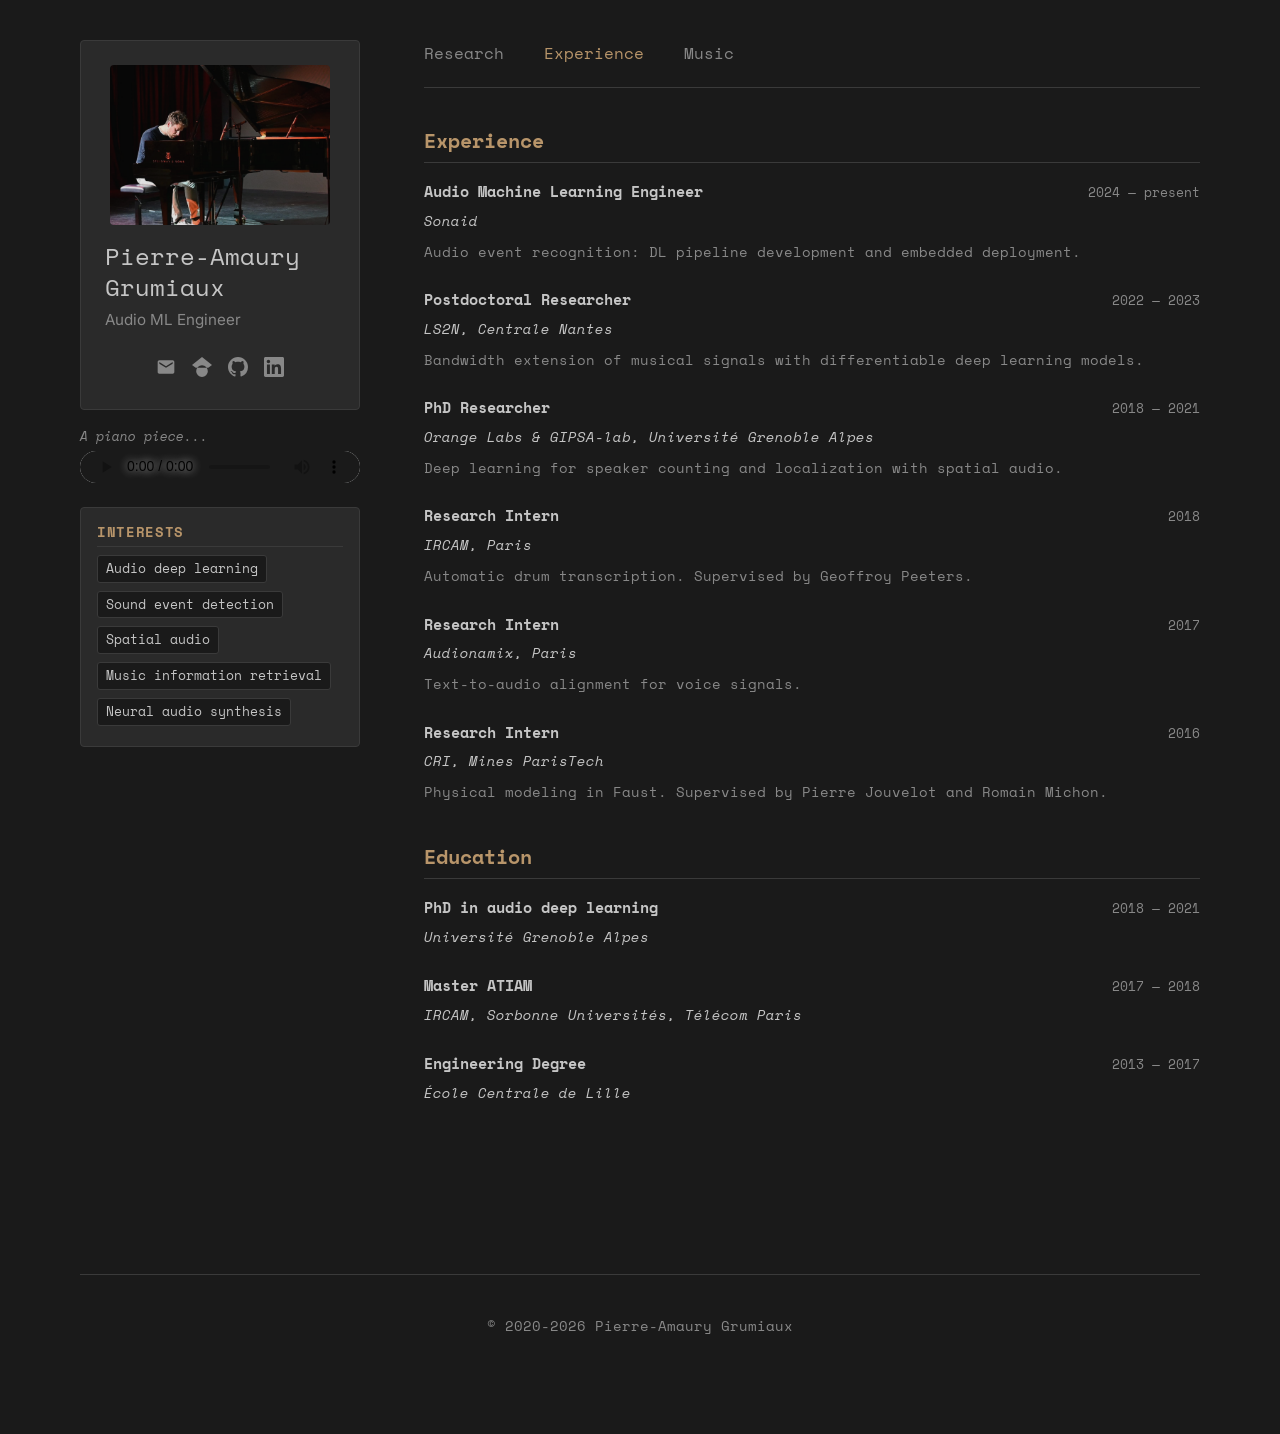
==== experience.html @ eb3728a1 "update website to completion" ====
<!DOCTYPE html>
<html lang="en">
<head>
  <meta charset="UTF-8">
  <meta name="viewport" content="width=device-width, initial-scale=1.0">
  <meta name="description" content="Pierre-Amaury Grumiaux - Experience and Education">
  <title>Experience — Pierre-Amaury Grumiaux</title>

  <link rel="preconnect" href="https://fonts.googleapis.com">
  <link rel="preconnect" href="https://fonts.gstatic.com" crossorigin>
  <link href="https://fonts.googleapis.com/css2?family=Space+Mono:wght@400;700&family=Inter:wght@400;500;600&display=swap" rel="stylesheet">

  <link rel="stylesheet" href="./static/css/style.css">
</head>
<body>
  <div class="container">
    <div class="content-only">
      <!-- Sidebar -->
      <aside class="sidebar">
        <!-- Identity Card -->
        <div class="identity-card">
          <a href="./index.html">
            <img src="./static/img/profile.jpg" alt="Pierre-Amaury Grumiaux" class="identity-card__photo">
          </a>
          <h1 class="identity-card__name">Pierre-Amaury Grumiaux</h1>
          <p class="identity-card__title">Audio ML Engineer</p>
          <div class="identity-card__links">
            <a href="mailto:pierreamaury.grumiaux@gmail.com" title="Email">
              <svg xmlns="http://www.w3.org/2000/svg" viewBox="0 0 24 24">
                <path d="M20 4H4c-1.1 0-2 .9-2 2v12c0 1.1.9 2 2 2h16c1.1 0 2-.9 2-2V6c0-1.1-.9-2-2-2zm0 4l-8 5-8-5V6l8 5 8-5v2z"/>
              </svg>
            </a>
            <a href="https://scholar.google.com/citations?user=gUBZ64sAAAAJ" title="Google Scholar">
              <svg xmlns="http://www.w3.org/2000/svg" viewBox="0 0 24 24">
                <path d="M12 24a7 7 0 1 1 0-14 7 7 0 0 1 0 14zm0-24L0 9.5l4.5 3.5h15l4.5-3.5z"/>
              </svg>
            </a>
            <a href="https://github.com/pagrumiaux" title="GitHub">
              <svg xmlns="http://www.w3.org/2000/svg" viewBox="0 0 24 24">
                <path d="M12 0C5.37 0 0 5.37 0 12c0 5.31 3.435 9.795 8.205 11.385.6.105.825-.255.825-.57 0-.285-.015-1.23-.015-2.235-3.015.555-3.795-.735-4.035-1.41-.135-.345-.72-1.41-1.23-1.695-.42-.225-1.02-.78-.015-.795.945-.015 1.62.87 1.845 1.23 1.08 1.815 2.805 1.305 3.495.99.105-.78.42-1.305.765-1.605-2.67-.3-5.46-1.335-5.46-5.925 0-1.305.465-2.385 1.23-3.225-.12-.3-.54-1.53.12-3.18 0 0 1.005-.315 3.3 1.23.96-.27 1.98-.405 3-.405s2.04.135 3 .405c2.295-1.56 3.3-1.23 3.3-1.23.66 1.65.24 2.88.12 3.18.765.84 1.23 1.905 1.23 3.225 0 4.605-2.805 5.625-5.475 5.925.435.375.81 1.095.81 2.22 0 1.605-.015 2.895-.015 3.3 0 .315.225.69.825.57A12.02 12.02 0 0 0 24 12c0-6.63-5.37-12-12-12z"/>
              </svg>
            </a>
            <a href="https://www.linkedin.com/in/pierre-amaury-grumiaux-352b719a/" title="LinkedIn">
              <svg xmlns="http://www.w3.org/2000/svg" viewBox="0 0 24 24">
                <path d="M20.447 20.452h-3.554v-5.569c0-1.328-.027-3.037-1.852-3.037-1.853 0-2.136 1.445-2.136 2.939v5.667H9.351V9h3.414v1.561h.046c.477-.9 1.637-1.85 3.37-1.85 3.601 0 4.267 2.37 4.267 5.455v6.286zM5.337 7.433c-1.144 0-2.063-.926-2.063-2.065 0-1.138.92-2.063 2.063-2.063 1.14 0 2.064.925 2.064 2.063 0 1.139-.925 2.065-2.064 2.065zm1.782 13.019H3.555V9h3.564v11.452zM22.225 0H1.771C.792 0 0 .774 0 1.729v20.542C0 23.227.792 24 1.771 24h20.451C23.2 24 24 23.227 24 22.271V1.729C24 .774 23.2 0 22.222 0h.003z"/>
              </svg>
            </a>
          </div>
        </div>

        <!-- Audio Player -->
        <div class="audio-player">
          <p class="audio-player__caption">A piano piece...</p>
          <audio controls>
            <source src="./static/audio/devil_town.wav" type="audio/wav">
            Your browser does not support the audio element.
          </audio>
        </div>

        <!-- Research Interests -->
        <div class="sidebar-section">
          <h2>Interests</h2>
          <ul class="interests-list">
            <li>Audio deep learning</li>
            <li>Sound event detection</li>
            <li>Spatial audio</li>
            <li>Music information retrieval</li>
            <li>Neural audio synthesis</li>
          </ul>
        </div>
      </aside>

      <div>
        <!-- Top Navigation -->
        <nav class="top-nav">
          <ul class="top-nav__list">
            <li><a href="./research.html" class="top-nav__link">Research</a></li>
            <li><a href="./experience.html" class="top-nav__link top-nav__link--active">Experience</a></li>
            <li><a href="./music.html" class="top-nav__link">Music</a></li>
          </ul>
        </nav>

        <main class="main-content">
          <h2>Experience</h2>
          <section class="section">
            <div class="exp">
              <div class="exp__header">
                <span class="exp__role">Audio Machine Learning Engineer</span>
                <span class="exp__date">2024 — present</span>
              </div>
              <div class="exp__org">Sonaid</div>
              <div class="exp__desc">Audio event recognition: DL pipeline development and embedded deployment.</div>
            </div>

            <div class="exp">
              <div class="exp__header">
                <span class="exp__role">Postdoctoral Researcher</span>
                <span class="exp__date">2022 — 2023</span>
              </div>
              <div class="exp__org">LS2N, Centrale Nantes</div>
              <div class="exp__desc">Bandwidth extension of musical signals with differentiable deep learning models.</div>
            </div>

            <div class="exp">
              <div class="exp__header">
                <span class="exp__role">PhD Researcher</span>
                <span class="exp__date">2018 — 2021</span>
              </div>
              <div class="exp__org">Orange Labs & GIPSA-lab, Université Grenoble Alpes</div>
              <div class="exp__desc">Deep learning for speaker counting and localization with spatial audio.</div>
            </div>

            <div class="exp">
              <div class="exp__header">
                <span class="exp__role">Research Intern</span>
                <span class="exp__date">2018</span>
              </div>
              <div class="exp__org">IRCAM, Paris</div>
              <div class="exp__desc">Automatic drum transcription. Supervised by Geoffroy Peeters.</div>
            </div>

            <div class="exp">
              <div class="exp__header">
                <span class="exp__role">Research Intern</span>
                <span class="exp__date">2017</span>
              </div>
              <div class="exp__org">Audionamix, Paris</div>
              <div class="exp__desc">Text-to-audio alignment for voice signals.</div>
            </div>

            <div class="exp">
              <div class="exp__header">
                <span class="exp__role">Research Intern</span>
                <span class="exp__date">2016</span>
              </div>
              <div class="exp__org">CRI, Mines ParisTech</div>
              <div class="exp__desc">Physical modeling in Faust. Supervised by Pierre Jouvelot and Romain Michon.</div>
            </div>
          </section>

          <h2>Education</h2>
          <section class="section">
            <div class="edu">
              <div class="edu__header">
                <span class="edu__degree">PhD in audio deep learning</span>
                <span class="edu__date">2018 — 2021</span>
              </div>
              <div class="edu__school">Université Grenoble Alpes</div>
            </div>

            <div class="edu">
              <div class="edu__header">
                <span class="edu__degree">Master ATIAM</span>
                <span class="edu__date">2017 — 2018</span>
              </div>
              <div class="edu__school">IRCAM, Sorbonne Universités, Télécom Paris</div>
            </div>

            <div class="edu">
              <div class="edu__header">
                <span class="edu__degree">Engineering Degree</span>
                <span class="edu__date">2013 — 2017</span>
              </div>
              <div class="edu__school">École Centrale de Lille</div>
            </div>
          </section>
        </main>
      </div>
    </div>

    <!-- Footer -->
    <footer class="footer">
      <p>© 2020-2026 Pierre-Amaury Grumiaux</p>
    </footer>
  </div>
</body>
</html>
---- static/css/style.css ----
/* ============================================
   Pierre-Amaury Grumiaux - Portfolio
   Minimal, sober academic design
   ============================================ */

:root {
  --color-bg: #1a1a1a;
  --color-white: #2a2a2a;
  --color-border: #3a3a3a;
  --color-text: #c5c5c5;
  --color-text-secondary: #888888;
  --color-accent: #b8956a;
  --color-accent-hover: #d4af7a;

  --font-serif: 'Space Mono', 'Courier New', monospace;
  --font-sans: 'Inter', -apple-system, sans-serif;

  --space-xs: 0.25rem;
  --space-sm: 0.5rem;
  --space-md: 1rem;
  --space-lg: 1.5rem;
  --space-xl: 2.5rem;
  --space-2xl: 4rem;

  --max-width: 1200px;
}

/* Reset */
*, *::before, *::after {
  box-sizing: border-box;
}

html {
  scroll-behavior: smooth;
}

body {
  margin: 0;
  padding: 0;
  font-family: var(--font-serif);
  font-size: 0.9rem;
  line-height: 1.7;
  color: var(--color-text);
  background: var(--color-bg);
  -webkit-font-smoothing: antialiased;
}

/* Typography */
h1, h2, h3, h4 {
  font-family: var(--font-serif);
  font-weight: 600;
  line-height: 1.3;
  margin: 0 0 var(--space-md) 0;
}

h1 {
  font-size: 1.75rem;
  font-weight: 400;
}

h2 {
  font-size: 1.25rem;
  font-weight: 600;
  margin-top: var(--space-xl);
  padding-bottom: var(--space-sm);
  border-bottom: 1px solid var(--color-border);
  color: var(--color-accent);
}

h3 {
  font-size: 1rem;
  font-weight: 600;
  margin-bottom: var(--space-xs);
}

p {
  margin: 0 0 var(--space-md) 0;
}

a {
  color: var(--color-accent);
  text-decoration: none;
}

a:hover {
  color: var(--color-accent-hover);
  text-decoration: underline;
}

ul {
  margin: 0 0 var(--space-md) 0;
  padding-left: var(--space-lg);
}

li {
  margin-bottom: var(--space-xs);
}

/* Layout */
.container {
  max-width: var(--max-width);
  margin: 0 auto;
  padding: var(--space-xl) var(--space-xl);
}

.page-layout {
  display: grid;
  grid-template-columns: 280px 1fr;
  column-gap: var(--space-2xl);
  row-gap: 0;
  align-items: start;
  grid-template-rows: auto 1fr;
}

.sidebar {
  position: sticky;
  top: var(--space-xl);
  grid-row: 1 / 3;
}

.main-content {
  min-width: 0;
}

.content-only {
  display: grid;
  grid-template-columns: 280px 1fr;
  gap: var(--space-2xl);
  align-items: start;
}

/* Sidebar Identity Card */
.identity-card {
  background: var(--color-white);
  border: 1px solid var(--color-border);
  border-radius: 4px;
  padding: var(--space-lg);
  margin-bottom: var(--space-md);
}

.identity-card__photo {
  width: 220px;
  height: 160px;
  border-radius: 4px;
  object-fit: cover;
  margin: 0 auto var(--space-md) auto;
  display: block;
  filter: brightness(0.9) contrast(0.95);
  transition: filter 0.2s ease;
}

.identity-card__photo:hover {
  filter: brightness(0.8) contrast(1);
}

.identity-card__name {
  font-size: 1.5rem;
  margin-bottom: var(--space-xs);
}

.identity-card__title {
  color: var(--color-text-secondary);
  font-size: 0.95rem;
  margin-bottom: var(--space-lg);
  font-family: var(--font-sans);
}

.identity-card__links {
  display: flex;
  flex-direction: row;
  gap: var(--space-md);
  justify-content: center;
  margin-top: var(--space-sm);
}

.identity-card__links a {
  display: block;
  color: var(--color-text-secondary);
  transition: color 0.2s ease;
}

.identity-card__links a:hover {
  color: var(--color-accent);
}

.identity-card__links svg {
  width: 20px;
  height: 20px;
  fill: currentColor;
}

/* Audio Player */
.audio-player {
  margin-bottom: var(--space-md);
}

.audio-player__caption {
  font-size: 0.8rem;
  color: var(--color-text-secondary);
  margin: 0 0 var(--space-xs) 0;
  font-style: italic;
}

.audio-player audio {
  width: 100%;
  height: 32px;
}

.audio-player audio::-webkit-media-controls-panel {
  background-color: var(--color-bg);
}

/* Top Navigation */
.top-nav {
  grid-column: 2;
  margin-bottom: var(--space-lg);
  padding-bottom: var(--space-md);
  border-bottom: 1px solid var(--color-border);
}

.top-nav__list {
  display: flex;
  gap: var(--space-xl);
  list-style: none;
  padding: 0;
  margin: 0;
  justify-content: flex-start;
}

.top-nav__link {
  color: var(--color-text-secondary);
  font-size: 1.0rem;
  text-decoration: none;
}

.top-nav__link:hover {
  color: var(--color-text);
  text-decoration: none;
}

.top-nav__link--active {
  color: var(--color-accent);
  font-weight: 500;
}

/* Main content */
main {
  padding-bottom: var(--space-2xl);
  grid-column: 2;
  margin-top: 0;
  padding-top: 0;
}

/* Section */
.section {
  margin-bottom: var(--space-xl);
}

/* Publication entry */
.pub {
  margin-bottom: var(--space-lg);
}

.pub__title {
  font-weight: 500;
  color: var(--color-text);
  margin-bottom: var(--space-xs);
}

.pub__authors {
  font-size: 0.9rem;
  color: var(--color-text-secondary);
  margin-bottom: var(--space-xs);
}

.pub__venue {
  font-size: 0.9rem;
  font-style: italic;
  color: var(--color-text-secondary);
  margin-bottom: var(--space-xs);
}

.pub__links {
  font-size: 0.85rem;
}

.pub__links a {
  margin-right: var(--space-md);
}

/* Experience entry */
.exp {
  margin-bottom: var(--space-lg);
}

.exp__header {
  display: flex;
  justify-content: space-between;
  align-items: baseline;
  flex-wrap: wrap;
  gap: var(--space-sm);
}

.exp__role {
  font-weight: 600;
  color: var(--color-text);
  font-size: 0.95rem;
}

.exp__date {
  font-size: 0.8rem;
  color: var(--color-text-secondary);
  font-weight: 400;
}

.exp__org {
  color: var(--color-text);
  font-size: 0.9rem;
  margin-bottom: var(--space-sm);
  font-weight: 400;
  font-style: italic;
  margin-top: var(--space-xs);
}

.exp__desc {
  font-size: 0.85rem;
  color: var(--color-text-secondary);
  line-height: 1.6;
}

/* Education entry */
.edu {
  margin-bottom: var(--space-lg);
}

.edu__header {
  display: flex;
  justify-content: space-between;
  align-items: baseline;
  flex-wrap: wrap;
  gap: var(--space-sm);
}

.edu__degree {
  font-weight: 600;
  color: var(--color-text);
  font-size: 0.95rem;
}

.edu__date {
  font-size: 0.8rem;
  color: var(--color-text-secondary);
  font-weight: 400;
}

.edu__school {
  color: var(--color-text);
  font-size: 0.9rem;
  font-weight: 400;
  font-style: italic;
  margin-top: var(--space-xs);
}

/* Skills */
.skills {
  display: flex;
  flex-wrap: wrap;
  gap: var(--space-sm);
}

.skill {
  font-size: 0.875rem;
  color: var(--color-text-secondary);
  background: var(--color-white);
  padding: var(--space-xs) var(--space-sm);
  border: 1px solid var(--color-border);
  border-radius: 3px;
}

/* Music */
.music-project {
  margin-bottom: var(--space-lg);
}

.music-project__name {
  font-weight: 500;
  margin-bottom: var(--space-xs);
}

.music-project__desc {
  font-size: 0.95rem;
  color: var(--color-text-secondary);
  margin-bottom: var(--space-sm);
}

.music-project__links {
  display: flex;
  gap: var(--space-md);
  align-items: center;
}

.music-project__links a {
  transition: opacity 0.2s ease;
  opacity: 0.9;
  display: flex;
  align-items: center;
}

.music-project__links a:hover {
  opacity: 1;
}

.music-project__links svg {
  width: 22px;
  height: 22px;
}

.streaming-links {
  display: flex;
  gap: var(--space-md);
  margin-top: var(--space-sm);
}

.streaming-links a {
  transition: opacity 0.2s ease;
  opacity: 0.9;
}

.streaming-links a:hover {
  opacity: 1;
}

.streaming-links svg {
  width: 28px;
  height: 28px;
}

/* Brand colors for streaming platforms */
.streaming-links a[title="Spotify"] svg {
  fill: #1DB954;
}

.streaming-links a[title="Deezer"] svg {
  fill: #FF0092;
}

.streaming-links a[title="YouTube Music"] svg {
  fill: #FF0000;
}

.streaming-links a[title="Bandcamp"] svg {
  fill: #629aa9;
}

.streaming-links a[title="Tidal"] svg {
  fill: #00FFFF;
}

.streaming-links a[title="Qobuz"] svg {
  fill: #0E7EE6;
}

.streaming-links a[title="Apple Music"] svg {
  fill: #FA243C;
}

/* Brand colors for music project links */
.music-project__links a[title="Spotify"] svg {
  fill: #1DB954;
}

.music-project__links a[title="Deezer"] svg {
  fill: #FF0092;
}

.music-project__links a[title="YouTube Music"] svg {
  fill: #FF0000;
}

.music-project__links a[title="Apple Music"] svg {
  fill: #FA243C;
}

.music-project__links a[title="Tidal"] svg {
  fill: #00FFFF;
}

.music-project__links a[title="Qobuz"] svg {
  fill: #0E7EE6;
}

.music-project__links a[title="Bandcamp"] svg {
  fill: #629aa9;
}

.music-project__links a[title="SoundCloud"] svg {
  fill: #FF5500;
}

/* Footer */
.footer {
  padding: var(--space-xl) 0;
  border-top: 1px solid var(--color-border);
  text-align: center;
  font-size: 0.85rem;
  color: var(--color-text-secondary);
}

/* Sidebar section (for interests on index page) */
.sidebar-section {
  background: var(--color-white);
  border: 1px solid var(--color-border);
  border-radius: 4px;
  padding: var(--space-md);
}

.sidebar-section h2 {
  font-size: 0.85rem;
  margin-top: 0;
  margin-bottom: var(--space-sm);
  padding-bottom: var(--space-xs);
  border-bottom: 1px solid var(--color-border);
  text-transform: uppercase;
  letter-spacing: 0.05em;
}

.sidebar-section p {
  font-size: 0.8rem;
  line-height: 1.5;
  margin-bottom: 0;
  color: var(--color-text-secondary);
}

.interests-list {
  display: flex;
  flex-wrap: wrap;
  gap: var(--space-xs);
  margin: 0;
  padding: 0;
  list-style: none;
}

.interests-list li {
  font-size: 0.8rem;
  padding: var(--space-xs) var(--space-sm);
  background: var(--color-bg);
  border: 1px solid var(--color-border);
  border-radius: 3px;
  color: var(--color-text);
  line-height: 1.4;
}

/* Page navigation buttons */
.page-nav {
  display: flex;
  gap: var(--space-md);
  margin-top: var(--space-xl);
}

.page-nav__btn {
  flex: 1;
  display: flex;
  align-items: center;
  justify-content: center;
  gap: var(--space-sm);
  padding: var(--space-md);
  background: var(--color-white);
  border: 1px solid var(--color-border);
  border-radius: 4px;
  color: var(--color-text);
  text-decoration: none;
  font-size: 0.95rem;
  font-weight: 500;
  transition: all 0.2s ease;
}

.page-nav__btn:hover {
  background: var(--color-border);
  border-color: var(--color-accent);
  color: var(--color-accent);
  text-decoration: none;
  transform: translateY(-2px);
}

.page-nav__btn svg {
  width: 20px;
  height: 20px;
  fill: currentColor;
}

/* CV Links */
.cv-links {
  margin-top: var(--space-xl);
  padding-top: var(--space-lg);
  border-top: 1px solid var(--color-border);
  font-size: 0.9rem;
}

/* Responsive */
@media (max-width: 900px) {
  .page-layout {
    grid-template-columns: 1fr;
    gap: var(--space-xl);
  }

  .sidebar {
    position: static;
  }

  .top-nav__list {
    gap: var(--space-lg);
  }

  .exp__header,
  .edu__header {
    flex-direction: column;
    gap: 0;
  }

  .exp__date,
  .edu__date {
    order: -1;
  }
}
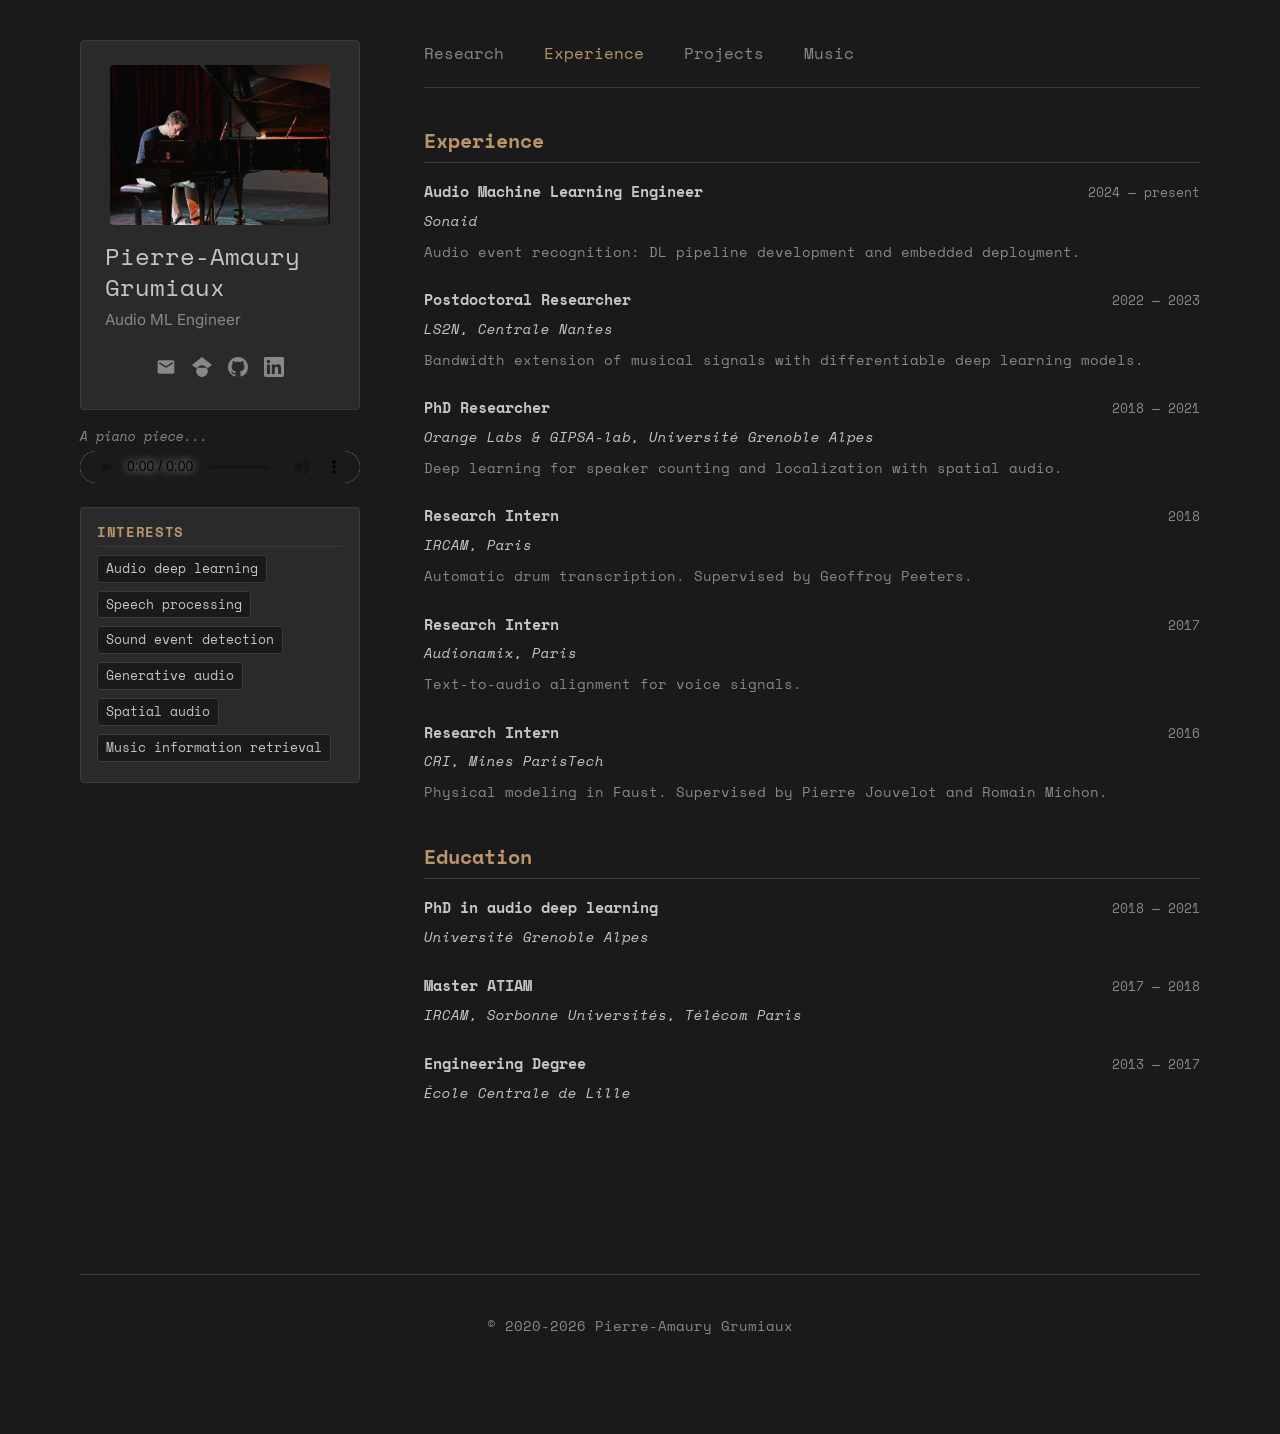
==== commit c7a53a2b: "updated interests" ====
--- a/experience.html
+++ b/experience.html
@@ -3,8 +3,20 @@
 <head>
   <meta charset="UTF-8">
   <meta name="viewport" content="width=device-width, initial-scale=1.0">
-  <meta name="description" content="Pierre-Amaury Grumiaux - Experience and Education">
+  <meta name="description" content="Professional experience and education of Pierre-Amaury Grumiaux. Audio ML Engineer at Sonaid, PhD from Université Grenoble Alpes, postdoc at LS2N Centrale Nantes.">
+  <meta name="keywords" content="Pierre-Amaury Grumiaux, audio ML engineer, PhD audio signal processing, Sonaid, Orange Labs, GIPSA-lab, IRCAM">
+  <meta name="author" content="Pierre-Amaury Grumiaux">
   <title>Experience — Pierre-Amaury Grumiaux</title>
+
+  <!-- Open Graph / Social Media -->
+  <meta property="og:type" content="website">
+  <meta property="og:url" content="https://pagrumiaux.github.io/experience.html">
+  <meta property="og:title" content="Experience — Pierre-Amaury Grumiaux">
+  <meta property="og:description" content="Audio ML Engineer at Sonaid, PhD from Université Grenoble Alpes. Professional experience in audio machine learning and signal processing.">
+  <meta property="og:image" content="https://pagrumiaux.github.io/static/img/profile.jpg">
+
+  <!-- Canonical URL -->
+  <link rel="canonical" href="https://pagrumiaux.github.io/experience.html">
 
   <link rel="preconnect" href="https://fonts.googleapis.com">
   <link rel="preconnect" href="https://fonts.gstatic.com" crossorigin>
@@ -62,10 +74,11 @@
           <h2>Interests</h2>
           <ul class="interests-list">
             <li>Audio deep learning</li>
+            <li>Speech processing</li>
             <li>Sound event detection</li>
+            <li>Generative audio</li>
             <li>Spatial audio</li>
             <li>Music information retrieval</li>
-            <li>Neural audio synthesis</li>
           </ul>
         </div>
       </aside>
@@ -76,6 +89,7 @@
           <ul class="top-nav__list">
             <li><a href="./research.html" class="top-nav__link">Research</a></li>
             <li><a href="./experience.html" class="top-nav__link top-nav__link--active">Experience</a></li>
+            <li><a href="./projects.html" class="top-nav__link">Projects</a></li>
             <li><a href="./music.html" class="top-nav__link">Music</a></li>
           </ul>
         </nav>
--- a/static/css/style.css
+++ b/static/css/style.css
@@ -497,6 +497,59 @@
   fill: #FF5500;
 }
 
+/* Project links */
+.project-links {
+  display: flex;
+  gap: var(--space-md);
+  margin: var(--space-md) 0;
+}
+
+.project-link {
+  display: inline-flex;
+  align-items: center;
+  gap: var(--space-sm);
+  padding: var(--space-sm) var(--space-md);
+  background: var(--color-white);
+  border: 1px solid var(--color-border);
+  border-radius: 4px;
+  color: var(--color-text);
+  font-size: 0.85rem;
+  transition: all 0.2s ease;
+}
+
+.project-link:hover {
+  border-color: var(--color-accent);
+  color: var(--color-accent);
+  text-decoration: none;
+}
+
+.project-link svg {
+  width: 18px;
+  height: 18px;
+  fill: currentColor;
+}
+
+/* Audio examples for projects */
+.audio-example {
+  margin-bottom: var(--space-md);
+  padding: var(--space-md);
+  background: var(--color-white);
+  border: 1px solid var(--color-border);
+  border-radius: 4px;
+}
+
+.audio-example__prompt {
+  font-size: 0.85rem;
+  color: var(--color-text-secondary);
+  margin: 0 0 var(--space-sm) 0;
+  font-style: italic;
+}
+
+.audio-example audio {
+  width: 100%;
+  height: 32px;
+}
+
 /* Footer */
 .footer {
   padding: var(--space-xl) 0;
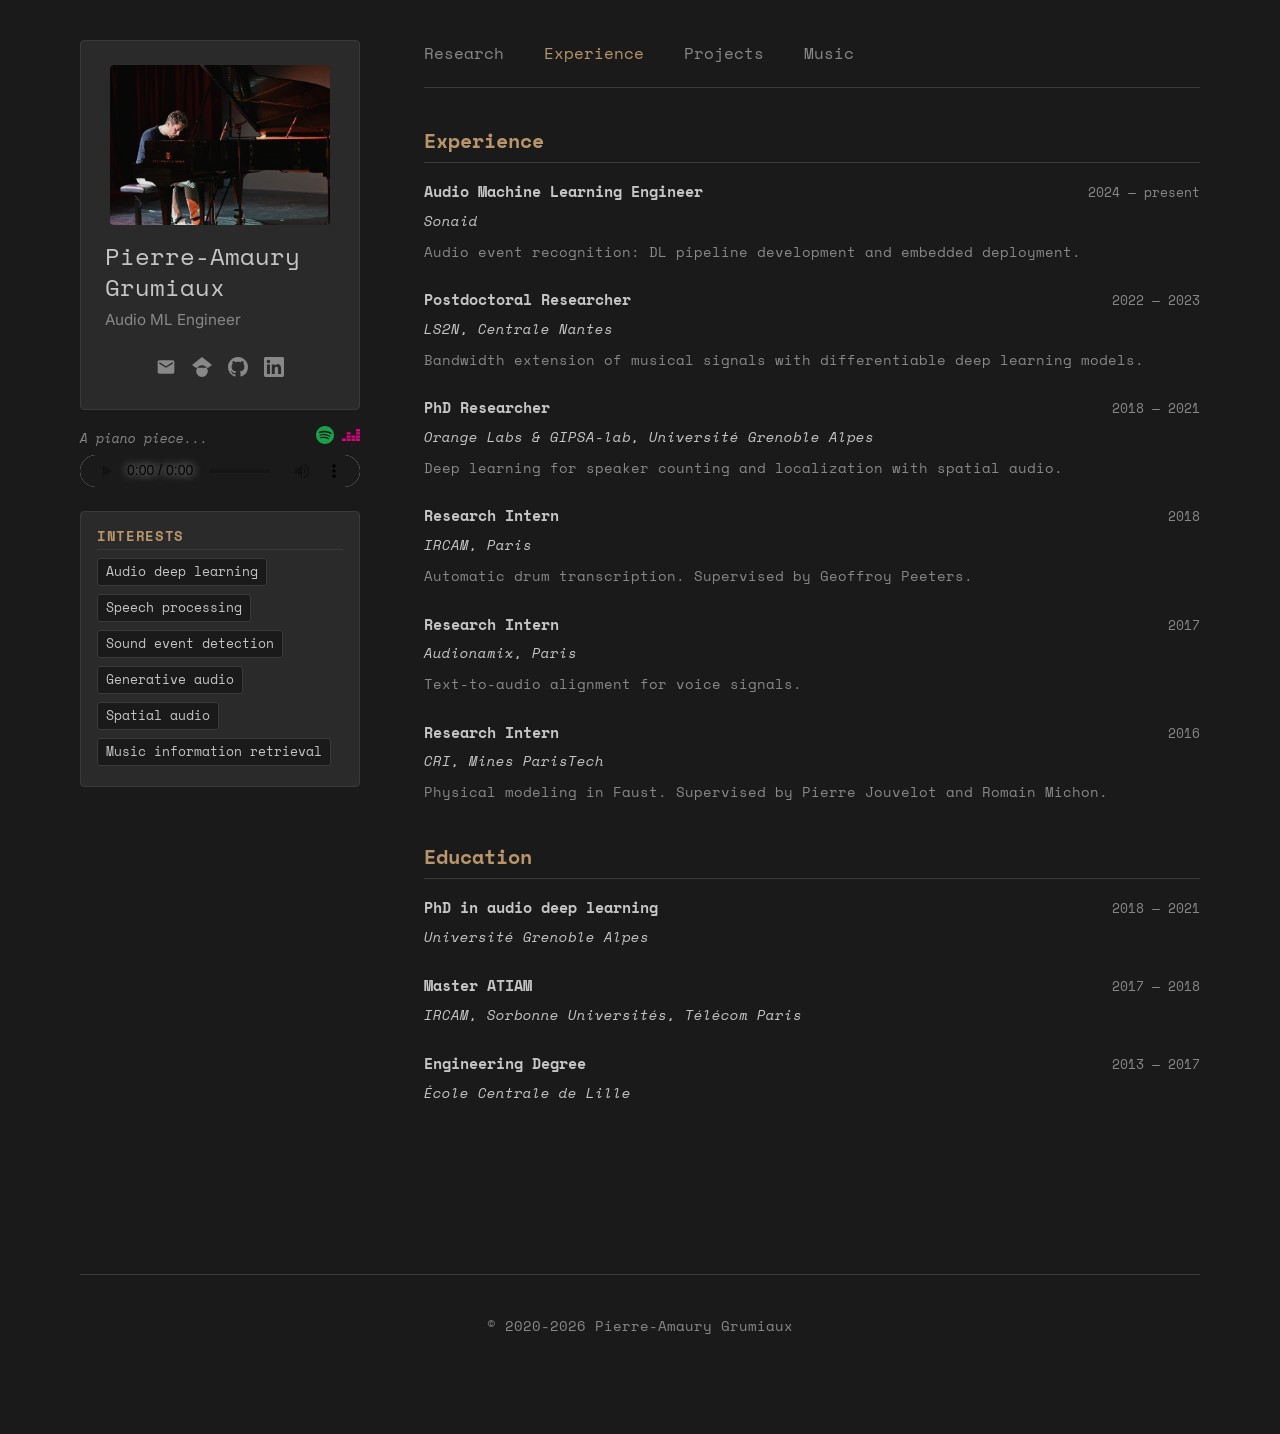
==== commit 55d5be01: "added spotify and deezer buttons" ====
--- a/experience.html
+++ b/experience.html
@@ -62,7 +62,21 @@
 
         <!-- Audio Player -->
         <div class="audio-player">
-          <p class="audio-player__caption">A piano piece...</p>
+          <div class="audio-player__header">
+            <p class="audio-player__caption">A piano piece...</p>
+            <div class="audio-player__links">
+              <a href="https://open.spotify.com/intl-fr/artist/1IDXBXePUi6UTsWcplqOhv" title="Spotify" target="_blank" rel="noopener">
+                <svg xmlns="http://www.w3.org/2000/svg" viewBox="0 0 24 24">
+                  <path d="M12 0C5.4 0 0 5.4 0 12s5.4 12 12 12 12-5.4 12-12S18.66 0 12 0zm5.521 17.34c-.24.359-.66.48-1.021.24-2.82-1.74-6.36-2.101-10.561-1.141-.418.122-.779-.179-.899-.539-.12-.421.18-.78.54-.9 4.56-1.021 8.52-.6 11.64 1.32.42.18.479.659.301 1.02zm1.44-3.3c-.301.42-.841.6-1.262.3-3.239-1.98-8.159-2.58-11.939-1.38-.479.12-1.02-.12-1.14-.6-.12-.48.12-1.021.6-1.141C9.6 9.9 15 10.561 18.72 12.84c.361.181.54.78.241 1.2zm.12-3.36C15.24 8.4 8.82 8.16 5.16 9.301c-.6.179-1.2-.181-1.38-.721-.18-.601.18-1.2.72-1.381 4.26-1.26 11.28-1.02 15.721 1.621.539.3.719 1.02.419 1.56-.299.421-1.02.599-1.559.3z"/>
+                </svg>
+              </a>
+              <a href="https://link.deezer.com/s/32aPH8gPWu22qkZh1yBLb" title="Deezer" target="_blank" rel="noopener">
+                <svg xmlns="http://www.w3.org/2000/svg" viewBox="0 0 24 24">
+                  <path d="M18.81 4.16v3.03H24V4.16h-5.19zM6.27 8.38v3.027h5.189V8.38h-5.19zm12.54 0v3.027H24V8.38h-5.19zM6.27 12.594v3.027h5.189v-3.027h-5.19zm6.271 0v3.027h5.19v-3.027h-5.19zm6.27 0v3.027H24v-3.027h-5.19zM0 16.81v3.029h5.19v-3.03H0zm6.27 0v3.029h5.189v-3.03h-5.19zm6.271 0v3.029h5.19v-3.03h-5.19zm6.27 0v3.029H24v-3.03h-5.19z"/>
+                </svg>
+              </a>
+            </div>
+          </div>
           <audio controls>
             <source src="./static/audio/devil_town.wav" type="audio/wav">
             Your browser does not support the audio element.
--- a/static/css/style.css
+++ b/static/css/style.css
@@ -194,11 +194,47 @@
   margin-bottom: var(--space-md);
 }
 
+.audio-player__header {
+  display: flex;
+  align-items: center;
+  justify-content: space-between;
+  margin-bottom: var(--space-xs);
+}
+
 .audio-player__caption {
   font-size: 0.8rem;
   color: var(--color-text-secondary);
-  margin: 0 0 var(--space-xs) 0;
+  margin: 0;
   font-style: italic;
+}
+
+.audio-player__links {
+  display: flex;
+  gap: var(--space-sm);
+}
+
+.audio-player__links a {
+  display: block;
+  transition: opacity 0.2s ease;
+  opacity: 0.85;
+}
+
+.audio-player__links a:hover {
+  opacity: 1;
+}
+
+.audio-player__links svg {
+  width: 18px;
+  height: 18px;
+  fill: currentColor;
+}
+
+.audio-player__links a[title="Spotify"] {
+  color: #1DB954;
+}
+
+.audio-player__links a[title="Deezer"] {
+  color: #FF0092;
 }
 
 .audio-player audio {
@@ -610,6 +646,13 @@
   margin-top: var(--space-xl);
 }
 
+.page-nav__project {
+  flex: 1;
+  display: flex;
+  flex-direction: column;
+  gap: var(--space-sm);
+}
+
 .page-nav__btn {
   flex: 1;
   display: flex;
@@ -617,6 +660,7 @@
   justify-content: center;
   gap: var(--space-sm);
   padding: var(--space-md);
+  min-height: 60px;
   background: var(--color-white);
   border: 1px solid var(--color-border);
   border-radius: 4px;
@@ -641,6 +685,17 @@
   fill: currentColor;
 }
 
+.page-nav__project .page-nav__btn {
+  flex: 0 0 auto;
+}
+
+.page-nav__project-desc {
+  margin: 0;
+  font-size: 0.8rem;
+  color: var(--color-text-secondary);
+  text-align: center;
+}
+
 /* CV Links */
 .cv-links {
   margin-top: var(--space-xl);
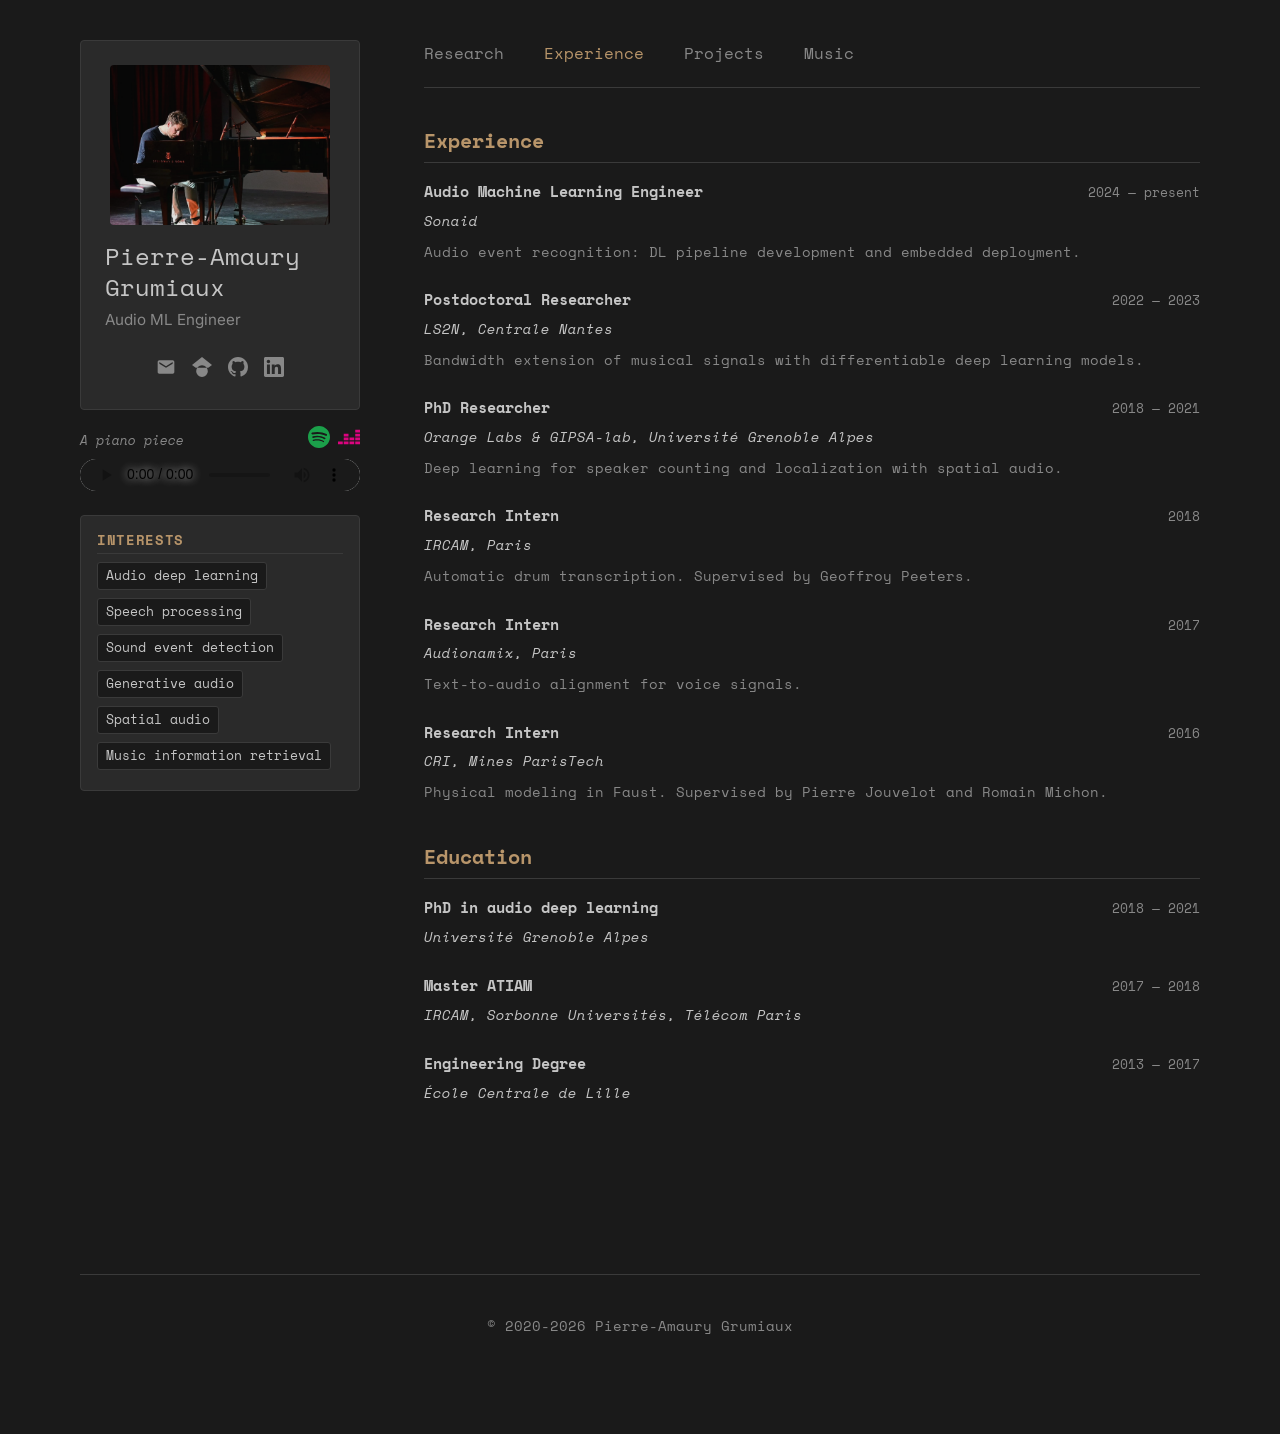
==== commit 014d2d1d: "changed audio text and increases logo sizes" ====
--- a/experience.html
+++ b/experience.html
@@ -63,7 +63,7 @@
         <!-- Audio Player -->
         <div class="audio-player">
           <div class="audio-player__header">
-            <p class="audio-player__caption">A piano piece...</p>
+            <p class="audio-player__caption">A piano piece</p>
             <div class="audio-player__links">
               <a href="https://open.spotify.com/intl-fr/artist/1IDXBXePUi6UTsWcplqOhv" title="Spotify" target="_blank" rel="noopener">
                 <svg xmlns="http://www.w3.org/2000/svg" viewBox="0 0 24 24">
--- a/static/css/style.css
+++ b/static/css/style.css
@@ -224,8 +224,8 @@
 }
 
 .audio-player__links svg {
-  width: 18px;
-  height: 18px;
+  width: 22px;
+  height: 22px;
   fill: currentColor;
 }
 
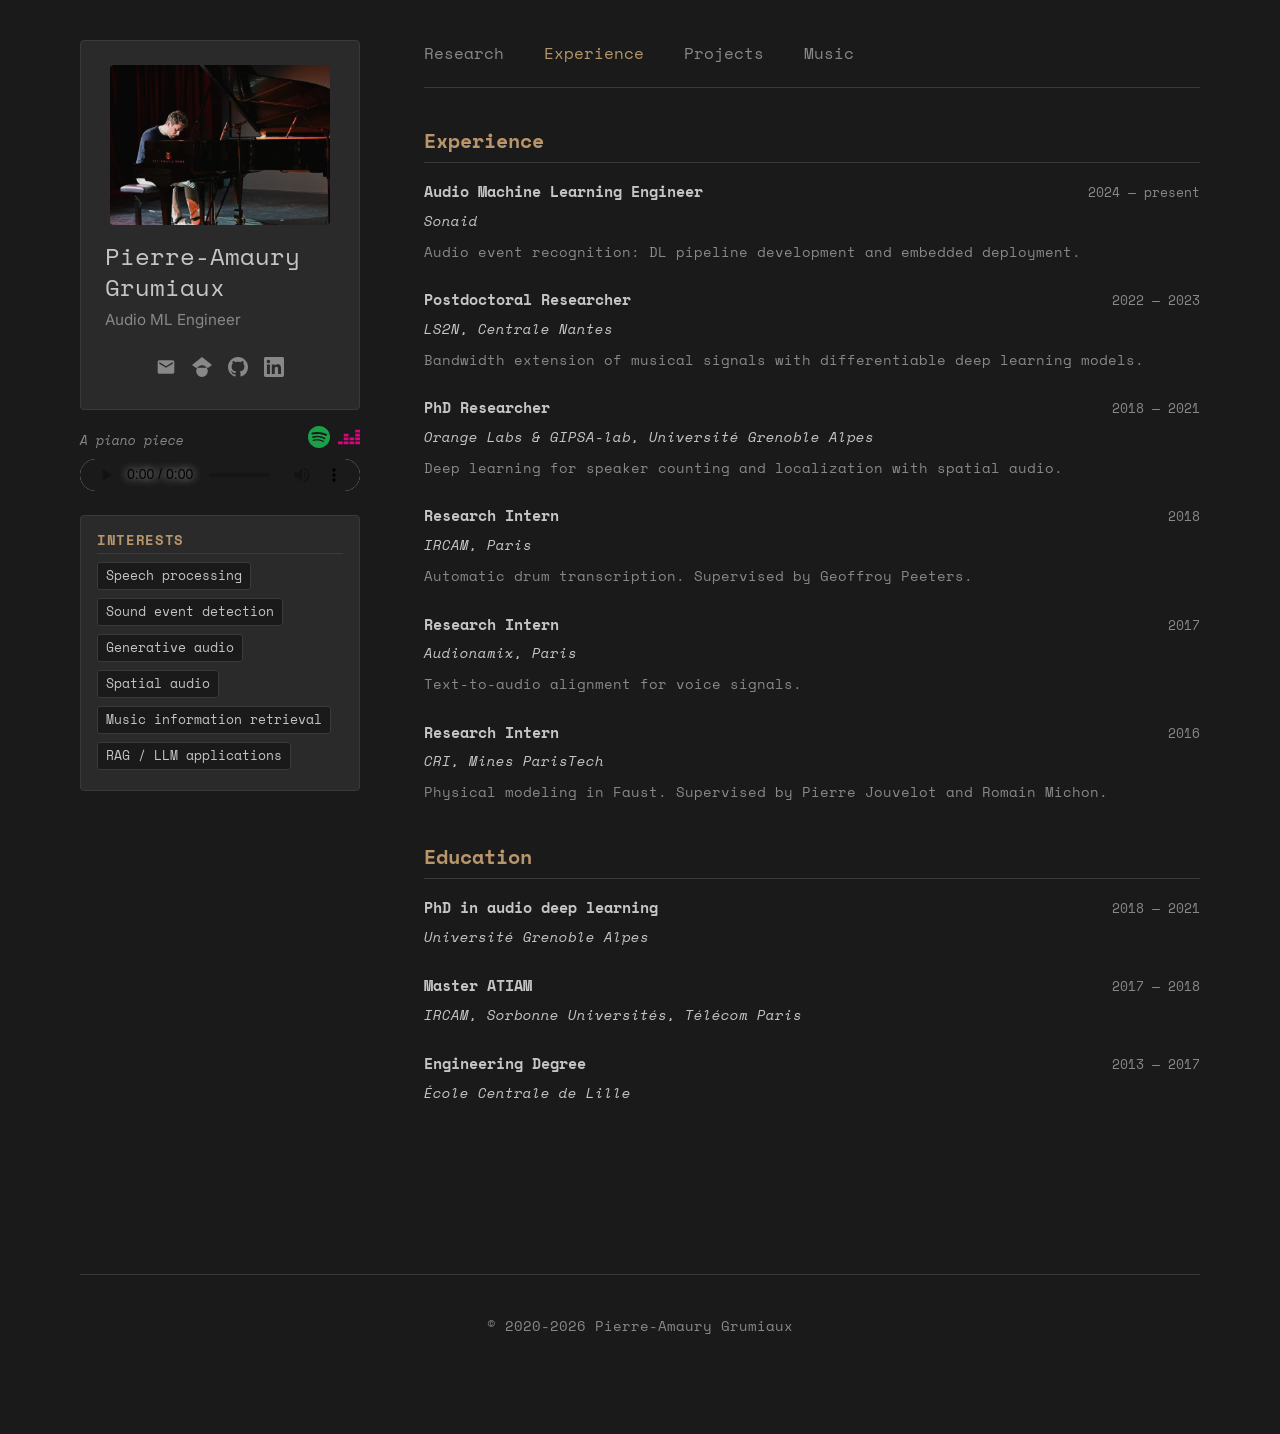
==== commit e5b6bd61: "added badge" ====
--- a/experience.html
+++ b/experience.html
@@ -87,12 +87,12 @@
         <div class="sidebar-section">
           <h2>Interests</h2>
           <ul class="interests-list">
-            <li>Audio deep learning</li>
             <li>Speech processing</li>
             <li>Sound event detection</li>
             <li>Generative audio</li>
             <li>Spatial audio</li>
             <li>Music information retrieval</li>
+            <li>RAG / LLM applications</li>
           </ul>
         </div>
       </aside>
